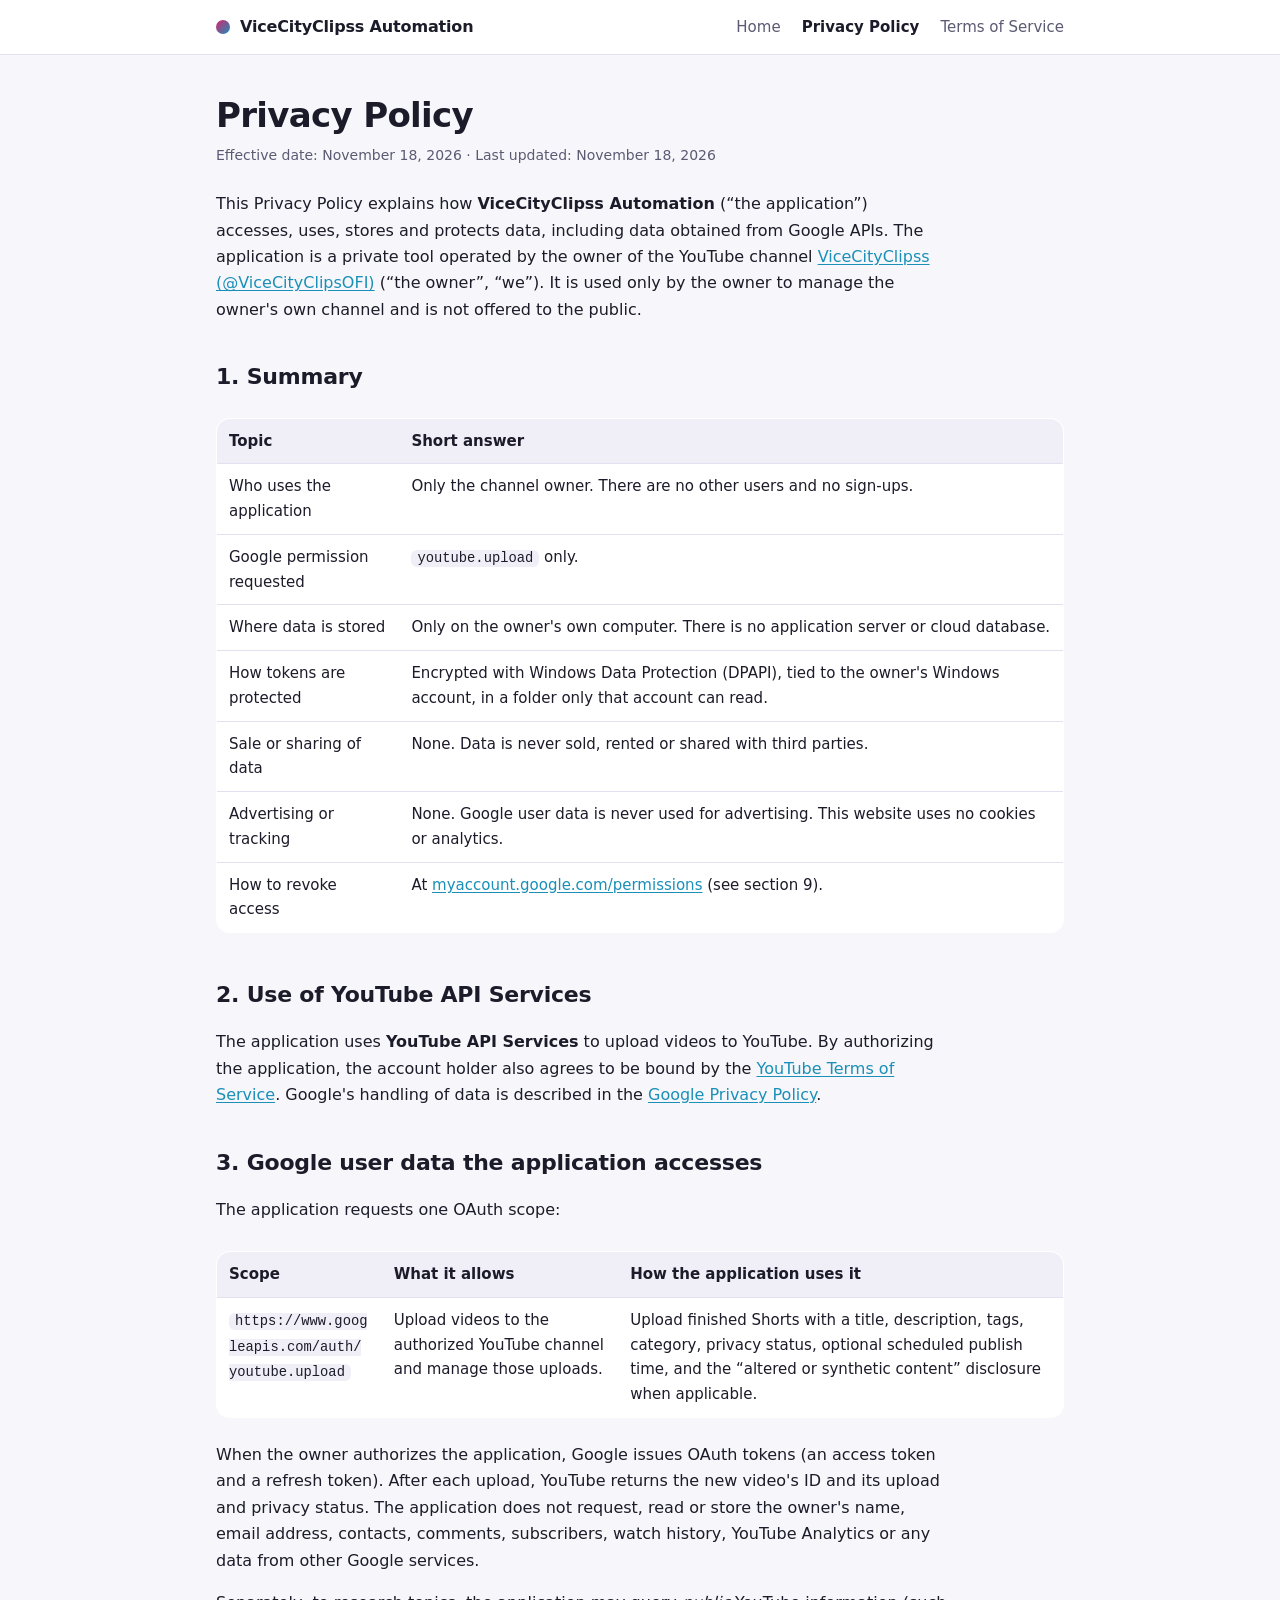
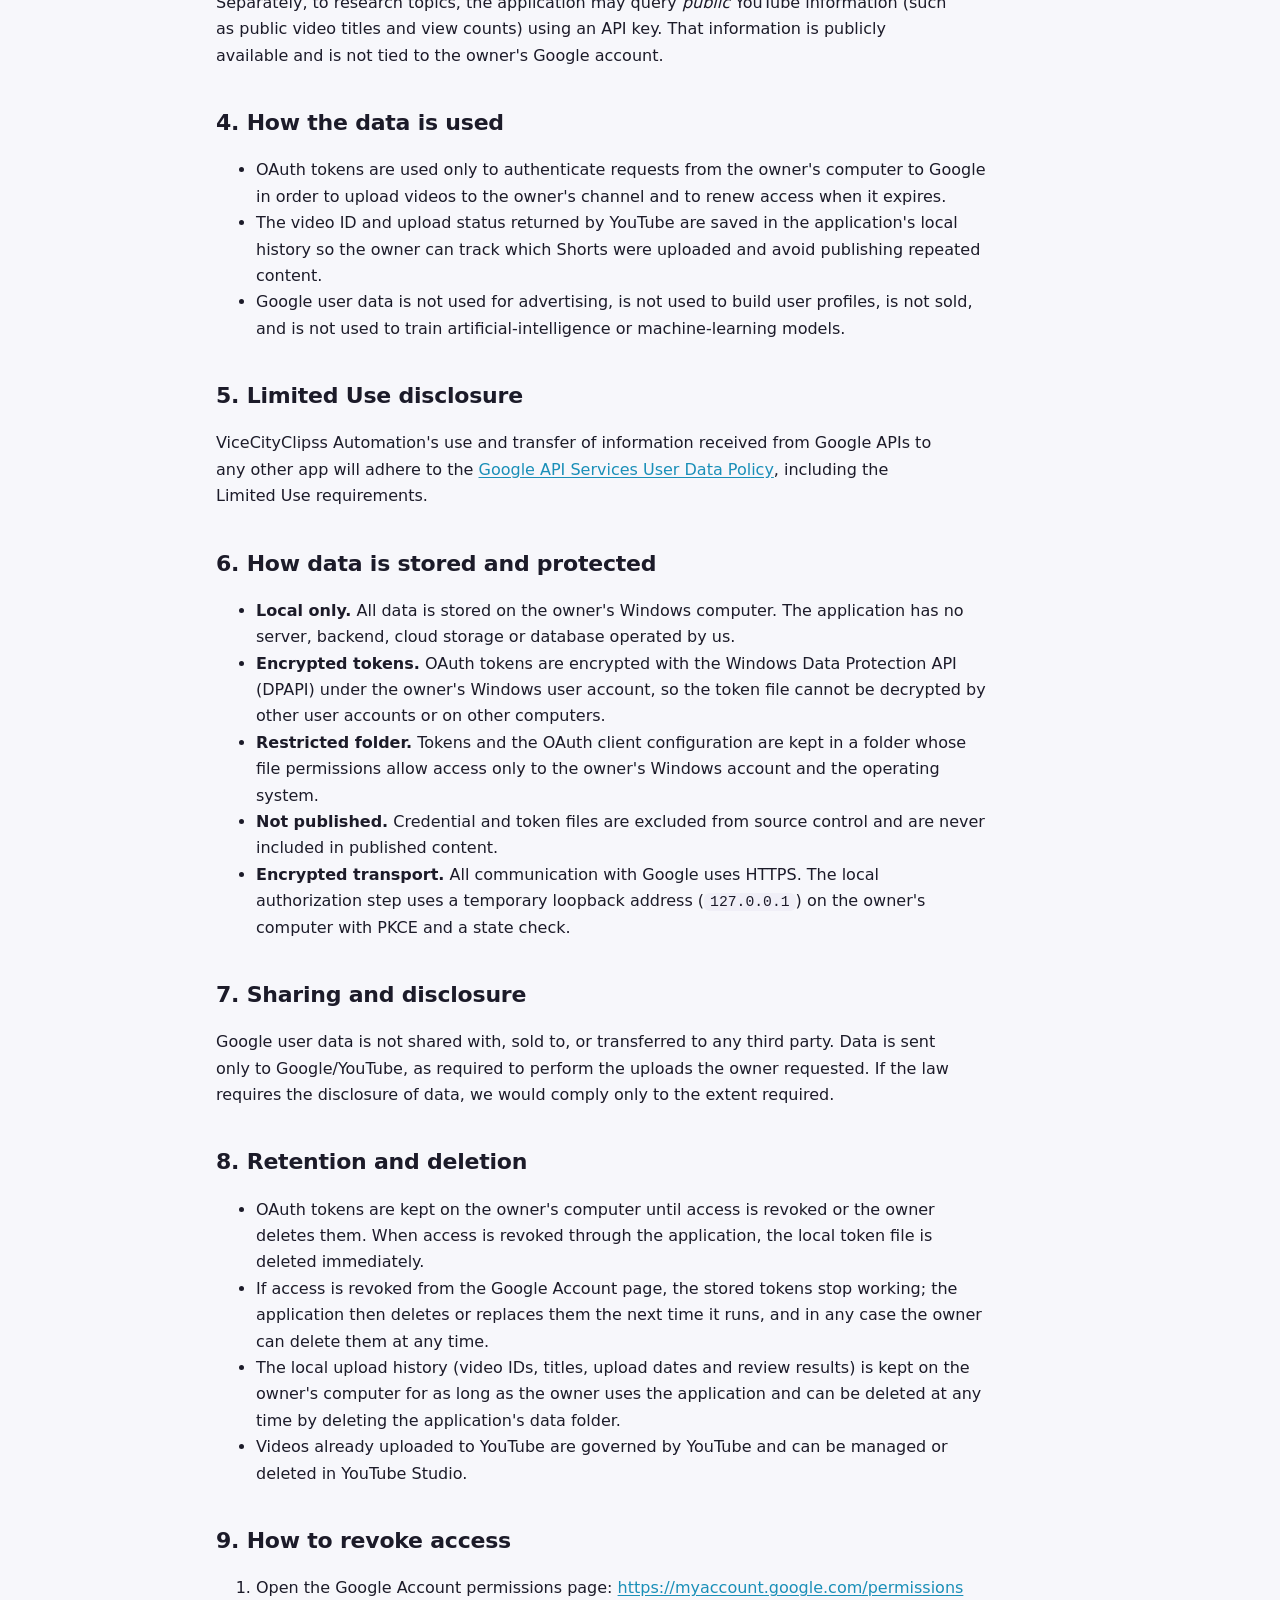
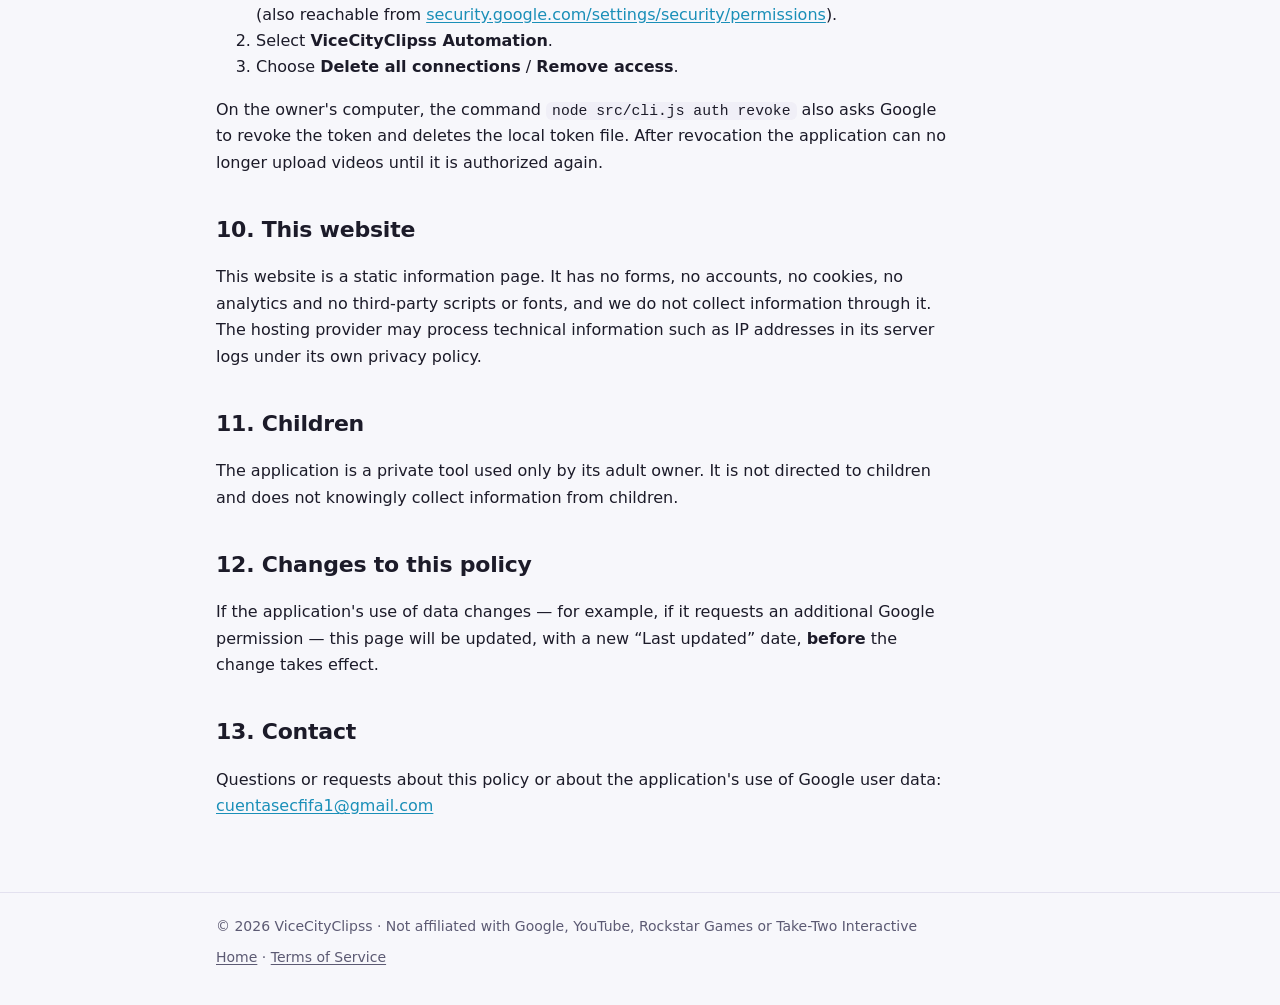
==== privacy.html @ 1da2e7b2 "Add files via upload" ====
<!doctype html>
<html lang="en">
<head>
  <meta charset="utf-8">
  <meta name="viewport" content="width=device-width, initial-scale=1">
  <title>Privacy Policy · ViceCityClipss Automation</title>
  <meta name="description" content="How ViceCityClipss Automation accesses, uses, stores and protects Google user data, and how to revoke access.">
  <link rel="stylesheet" href="styles.css">
</head>
<body>
  <header class="site">
    <div class="wrap">
      <a class="brand" href="index.html"><span class="dot" aria-hidden="true"></span>ViceCityClipss Automation</a>
      <nav aria-label="Main">
        <a href="index.html">Home</a>
        <a href="privacy.html" aria-current="page">Privacy Policy</a>
        <a href="terms.html">Terms of Service</a>
      </nav>
    </div>
  </header>

  <main>
    <div class="wrap">
      <h1>Privacy Policy</h1>
      <p class="meta">Effective date: November 18, 2026 · Last updated: November 18, 2026</p>

      <p>
        This Privacy Policy explains how <strong>ViceCityClipss Automation</strong> (“the application”)
        accesses, uses, stores and protects data, including data obtained from Google APIs. The application
        is a private tool operated by the owner of the YouTube channel
        <a href="https://www.youtube.com/@ViceCityClipsOFI">ViceCityClipss (@ViceCityClipsOFI)</a>
        (“the owner”, “we”). It is used only by the owner to manage the owner's own channel and is not offered
        to the public.
      </p>

      <h2>1. Summary</h2>
      <div class="table-scroll">
        <table>
          <tr><th>Topic</th><th>Short answer</th></tr>
          <tr><td>Who uses the application</td><td>Only the channel owner. There are no other users and no sign-ups.</td></tr>
          <tr><td>Google permission requested</td><td><code>youtube.upload</code> only.</td></tr>
          <tr><td>Where data is stored</td><td>Only on the owner's own computer. There is no application server or cloud database.</td></tr>
          <tr><td>How tokens are protected</td><td>Encrypted with Windows Data Protection (DPAPI), tied to the owner's Windows account, in a folder only that account can read.</td></tr>
          <tr><td>Sale or sharing of data</td><td>None. Data is never sold, rented or shared with third parties.</td></tr>
          <tr><td>Advertising or tracking</td><td>None. Google user data is never used for advertising. This website uses no cookies or analytics.</td></tr>
          <tr><td>How to revoke access</td><td>At <a href="https://myaccount.google.com/permissions">myaccount.google.com/permissions</a> (see section 9).</td></tr>
        </table>
      </div>

      <h2>2. Use of YouTube API Services</h2>
      <p>
        The application uses <strong>YouTube API Services</strong> to upload videos to YouTube. By authorizing
        the application, the account holder also agrees to be bound by the
        <a href="https://www.youtube.com/t/terms">YouTube Terms of Service</a>. Google's handling of data is
        described in the <a href="https://policies.google.com/privacy">Google Privacy Policy</a>.
      </p>

      <h2>3. Google user data the application accesses</h2>
      <p>The application requests one OAuth scope:</p>
      <div class="table-scroll">
        <table>
          <tr><th>Scope</th><th>What it allows</th><th>How the application uses it</th></tr>
          <tr>
            <td><code>https://www.googleapis.com/auth/youtube.upload</code></td>
            <td>Upload videos to the authorized YouTube channel and manage those uploads.</td>
            <td>Upload finished Shorts with a title, description, tags, category, privacy status, optional scheduled publish time, and the “altered or synthetic content” disclosure when applicable.</td>
          </tr>
        </table>
      </div>
      <p>
        When the owner authorizes the application, Google issues OAuth tokens (an access token and a refresh
        token). After each upload, YouTube returns the new video's ID and its upload and privacy status.
        The application does not request, read or store the owner's name, email address, contacts, comments,
        subscribers, watch history, YouTube Analytics or any data from other Google services.
      </p>
      <p>
        Separately, to research topics, the application may query <em>public</em> YouTube information (such as
        public video titles and view counts) using an API key. That information is publicly available and is
        not tied to the owner's Google account.
      </p>

      <h2>4. How the data is used</h2>
      <ul>
        <li>OAuth tokens are used only to authenticate requests from the owner's computer to Google in order to upload videos to the owner's channel and to renew access when it expires.</li>
        <li>The video ID and upload status returned by YouTube are saved in the application's local history so the owner can track which Shorts were uploaded and avoid publishing repeated content.</li>
        <li>Google user data is not used for advertising, is not used to build user profiles, is not sold, and is not used to train artificial-intelligence or machine-learning models.</li>
      </ul>

      <h2>5. Limited Use disclosure</h2>
      <p>
        ViceCityClipss Automation's use and transfer of information received from Google APIs to any other app
        will adhere to the
        <a href="https://developers.google.com/terms/api-services-user-data-policy">Google API Services User Data Policy</a>,
        including the Limited Use requirements.
      </p>

      <h2>6. How data is stored and protected</h2>
      <ul>
        <li><strong>Local only.</strong> All data is stored on the owner's Windows computer. The application has no server, backend, cloud storage or database operated by us.</li>
        <li><strong>Encrypted tokens.</strong> OAuth tokens are encrypted with the Windows Data Protection API (DPAPI) under the owner's Windows user account, so the token file cannot be decrypted by other user accounts or on other computers.</li>
        <li><strong>Restricted folder.</strong> Tokens and the OAuth client configuration are kept in a folder whose file permissions allow access only to the owner's Windows account and the operating system.</li>
        <li><strong>Not published.</strong> Credential and token files are excluded from source control and are never included in published content.</li>
        <li><strong>Encrypted transport.</strong> All communication with Google uses HTTPS. The local authorization step uses a temporary loopback address (<code>127.0.0.1</code>) on the owner's computer with PKCE and a state check.</li>
      </ul>

      <h2>7. Sharing and disclosure</h2>
      <p>
        Google user data is not shared with, sold to, or transferred to any third party. Data is sent only to
        Google/YouTube, as required to perform the uploads the owner requested. If the law requires the
        disclosure of data, we would comply only to the extent required.
      </p>

      <h2>8. Retention and deletion</h2>
      <ul>
        <li>OAuth tokens are kept on the owner's computer until access is revoked or the owner deletes them. When access is revoked through the application, the local token file is deleted immediately.</li>
        <li>If access is revoked from the Google Account page, the stored tokens stop working; the application then deletes or replaces them the next time it runs, and in any case the owner can delete them at any time.</li>
        <li>The local upload history (video IDs, titles, upload dates and review results) is kept on the owner's computer for as long as the owner uses the application and can be deleted at any time by deleting the application's data folder.</li>
        <li>Videos already uploaded to YouTube are governed by YouTube and can be managed or deleted in YouTube Studio.</li>
      </ul>

      <h2>9. How to revoke access</h2>
      <ol>
        <li>Open the Google Account permissions page: <a href="https://myaccount.google.com/permissions">https://myaccount.google.com/permissions</a> (also reachable from <a href="https://security.google.com/settings/security/permissions">security.google.com/settings/security/permissions</a>).</li>
        <li>Select <strong>ViceCityClipss Automation</strong>.</li>
        <li>Choose <strong>Delete all connections</strong> / <strong>Remove access</strong>.</li>
      </ol>
      <p>
        On the owner's computer, the command <code>node src/cli.js auth revoke</code> also asks Google to revoke
        the token and deletes the local token file. After revocation the application can no longer upload
        videos until it is authorized again.
      </p>

      <h2>10. This website</h2>
      <p>
        This website is a static information page. It has no forms, no accounts, no cookies, no analytics and
        no third-party scripts or fonts, and we do not collect information through it. The hosting provider
        may process technical information such as IP addresses in its server logs under its own privacy policy.
      </p>

      <h2>11. Children</h2>
      <p>
        The application is a private tool used only by its adult owner. It is not directed to children and does
        not knowingly collect information from children.
      </p>

      <h2>12. Changes to this policy</h2>
      <p>
        If the application's use of data changes — for example, if it requests an additional Google permission —
        this page will be updated, with a new “Last updated” date, <strong>before</strong> the change takes effect.
      </p>

      <h2>13. Contact</h2>
      <p>
        Questions or requests about this policy or about the application's use of Google user data:
        <a href="mailto:cuentasecfifa1@gmail.com">cuentasecfifa1@gmail.com</a>
      </p>
    </div>
  </main>

  <footer class="site">
    <div class="wrap">
      <span>© 2026 ViceCityClipss · Not affiliated with Google, YouTube, Rockstar Games or Take-Two Interactive</span>
      <span><a href="index.html">Home</a> · <a href="terms.html">Terms of Service</a></span>
    </div>
  </footer>
</body>
</html>
---- styles.css ----
:root {
  --bg: #f7f7fb;
  --surface: #ffffff;
  --text: #1c1b29;
  --muted: #5c5a73;
  --border: #e3e1ef;
  --accent: #d6246e;
  --accent-2: #1a8fb8;
  --accent-soft: #fde7f0;
  --code-bg: #f0eff7;
  --radius: 14px;
  --maxw: 880px;
}

@media (prefers-color-scheme: dark) {
  :root {
    --bg: #0f0e17;
    --surface: #18172a;
    --text: #ecebf5;
    --muted: #a7a5c0;
    --border: #2b2944;
    --accent: #ff5fa2;
    --accent-2: #4cc3ea;
    --accent-soft: #2a1730;
    --code-bg: #221f38;
  }
}

* { box-sizing: border-box; }

html { -webkit-text-size-adjust: 100%; }

body {
  margin: 0;
  background: var(--bg);
  color: var(--text);
  font: 16px/1.65 system-ui, -apple-system, "Segoe UI", Roboto, "Helvetica Neue", Arial, sans-serif;
}

a { color: var(--accent-2); text-underline-offset: 2px; }
a:hover { color: var(--accent); }

.wrap { max-width: var(--maxw); margin: 0 auto; padding: 0 16px; }

header.site {
  border-bottom: 1px solid var(--border);
  background: var(--surface);
}
header.site .wrap {
  display: flex;
  align-items: center;
  justify-content: space-between;
  gap: 12px;
  flex-wrap: wrap;
  padding-top: 14px;
  padding-bottom: 14px;
}
.brand {
  font-weight: 750;
  letter-spacing: -0.01em;
  color: var(--text);
  text-decoration: none;
  display: inline-flex;
  align-items: center;
  gap: 10px;
}
.brand .dot {
  width: 14px;
  height: 14px;
  border-radius: 50%;
  background: linear-gradient(135deg, var(--accent), var(--accent-2));
  flex: none;
}
nav a {
  color: var(--muted);
  text-decoration: none;
  margin-left: 16px;
  font-size: 15px;
}
nav a:first-child { margin-left: 0; }
nav a[aria-current="page"] { color: var(--text); font-weight: 600; }
nav a:hover { color: var(--accent); }

main { padding: 40px 0 56px; }

.hero h1 {
  font-size: clamp(30px, 6vw, 44px);
  line-height: 1.12;
  letter-spacing: -0.02em;
  margin: 0 0 14px;
}
.hero p.lead { font-size: 19px; color: var(--muted); margin: 0 0 22px; max-width: 680px; }

.badge {
  display: inline-block;
  font-size: 13px;
  font-weight: 600;
  padding: 4px 10px;
  border-radius: 999px;
  background: var(--accent-soft);
  color: var(--accent);
  margin-bottom: 16px;
}

h1 { font-size: 34px; line-height: 1.2; letter-spacing: -0.02em; margin: 0 0 8px; }
h2 { font-size: 22px; margin: 36px 0 10px; letter-spacing: -0.01em; }
h3 { font-size: 17px; margin: 22px 0 6px; }
p, li { max-width: 72ch; }
.meta { color: var(--muted); font-size: 14px; margin: 0 0 24px; }

.grid {
  display: grid;
  grid-template-columns: repeat(2, minmax(0, 1fr));
  gap: 14px;
  margin: 18px 0;
}
.card {
  background: var(--surface);
  border: 1px solid var(--border);
  border-radius: var(--radius);
  padding: 18px;
}
.card h3 { margin-top: 0; }
.card p { margin: 0; color: var(--muted); font-size: 15px; }

.notice {
  border-left: 4px solid var(--accent);
  background: var(--surface);
  border-radius: 0 var(--radius) var(--radius) 0;
  padding: 14px 16px;
  margin: 20px 0;
}

table {
  width: 100%;
  border-collapse: collapse;
  background: var(--surface);
  border: 1px solid var(--border);
  border-radius: var(--radius);
  overflow: hidden;
  font-size: 15px;
  margin: 12px 0 8px;
}
th, td { text-align: left; vertical-align: top; padding: 10px 12px; border-bottom: 1px solid var(--border); }
tr:last-child td { border-bottom: 0; }
th { font-weight: 650; background: var(--code-bg); }
.table-scroll { overflow-x: auto; }

code {
  font-family: ui-monospace, "Cascadia Code", Consolas, monospace;
  font-size: 0.92em;
  background: var(--code-bg);
  padding: 1px 6px;
  border-radius: 6px;
  word-break: break-word;
}

footer.site {
  border-top: 1px solid var(--border);
  color: var(--muted);
  font-size: 14px;
  padding: 22px 0 36px;
}
footer.site .wrap { display: flex; flex-wrap: wrap; gap: 8px 20px; justify-content: space-between; }
footer.site a { color: var(--muted); }

@media (max-width: 620px) {
  .grid { grid-template-columns: 1fr; }
}

@media (max-width: 520px) {
  nav a { margin-left: 12px; font-size: 14px; }
  main { padding-top: 28px; }
}
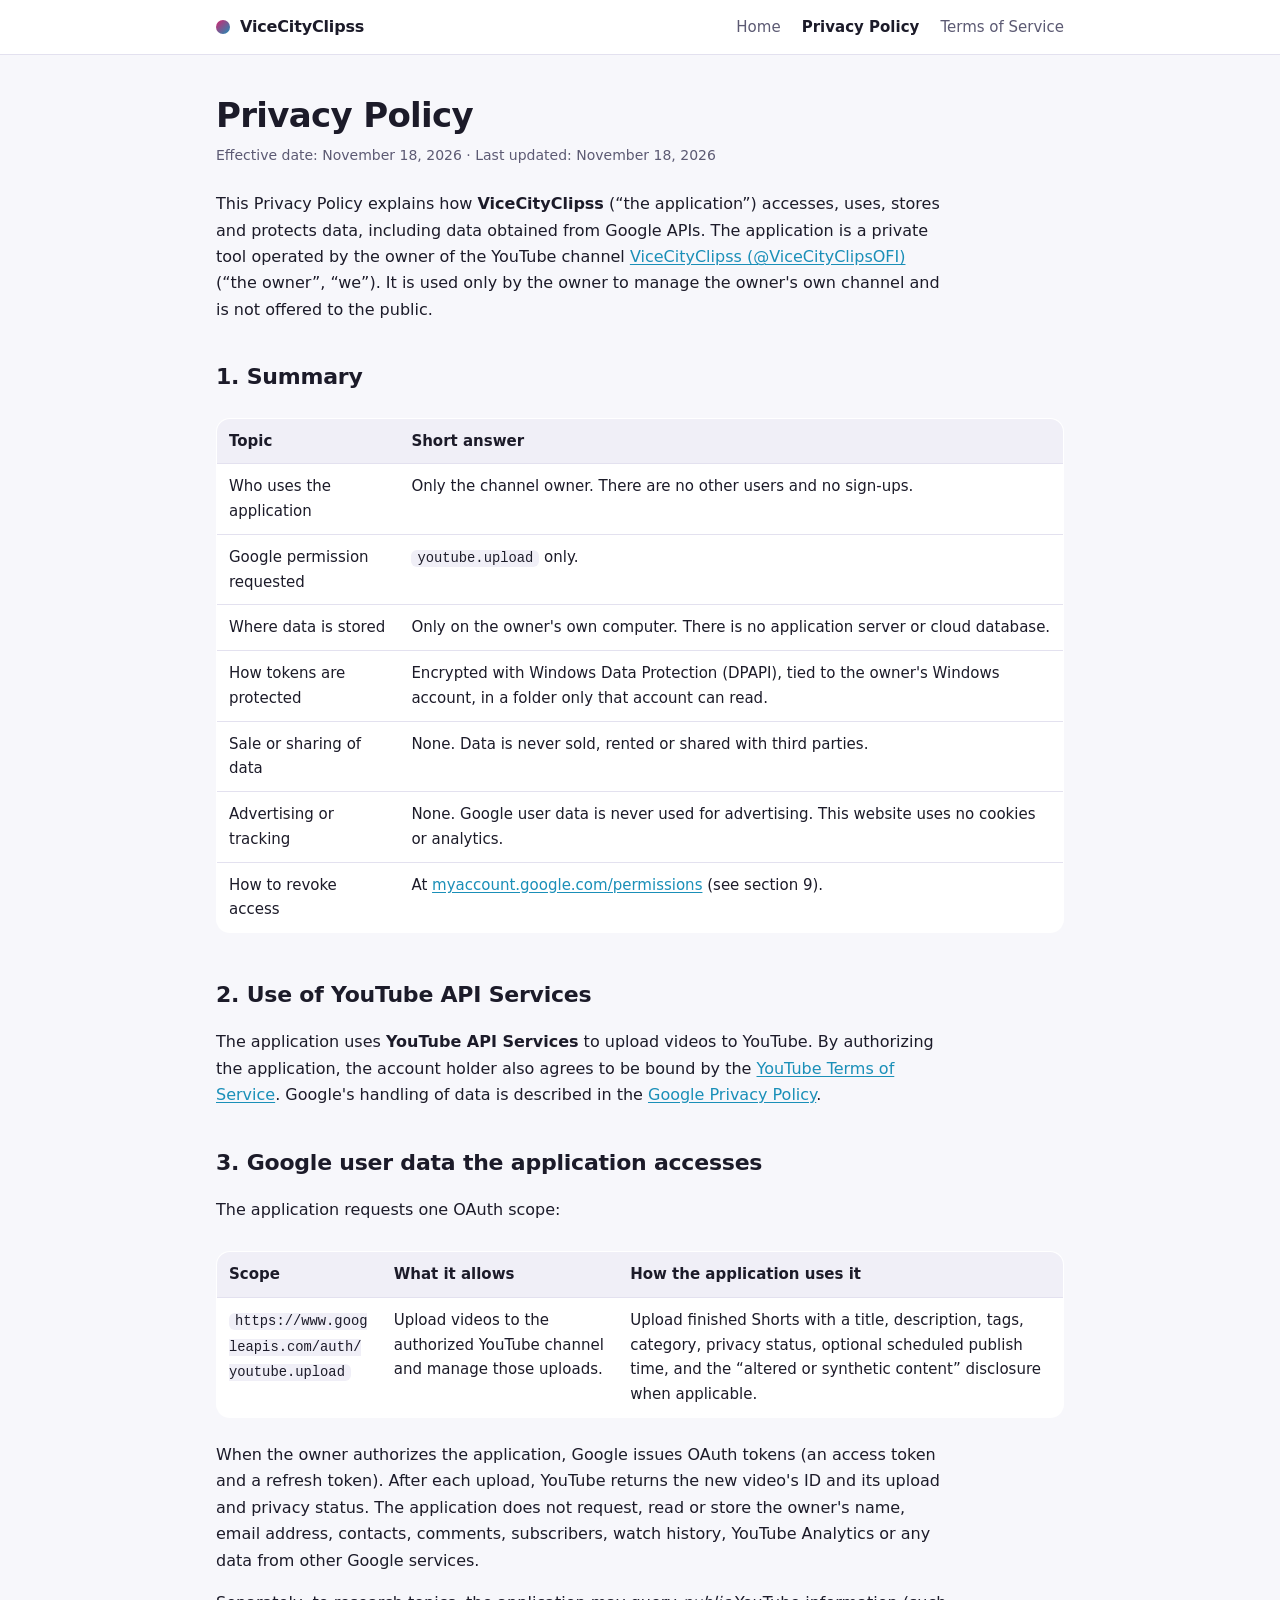
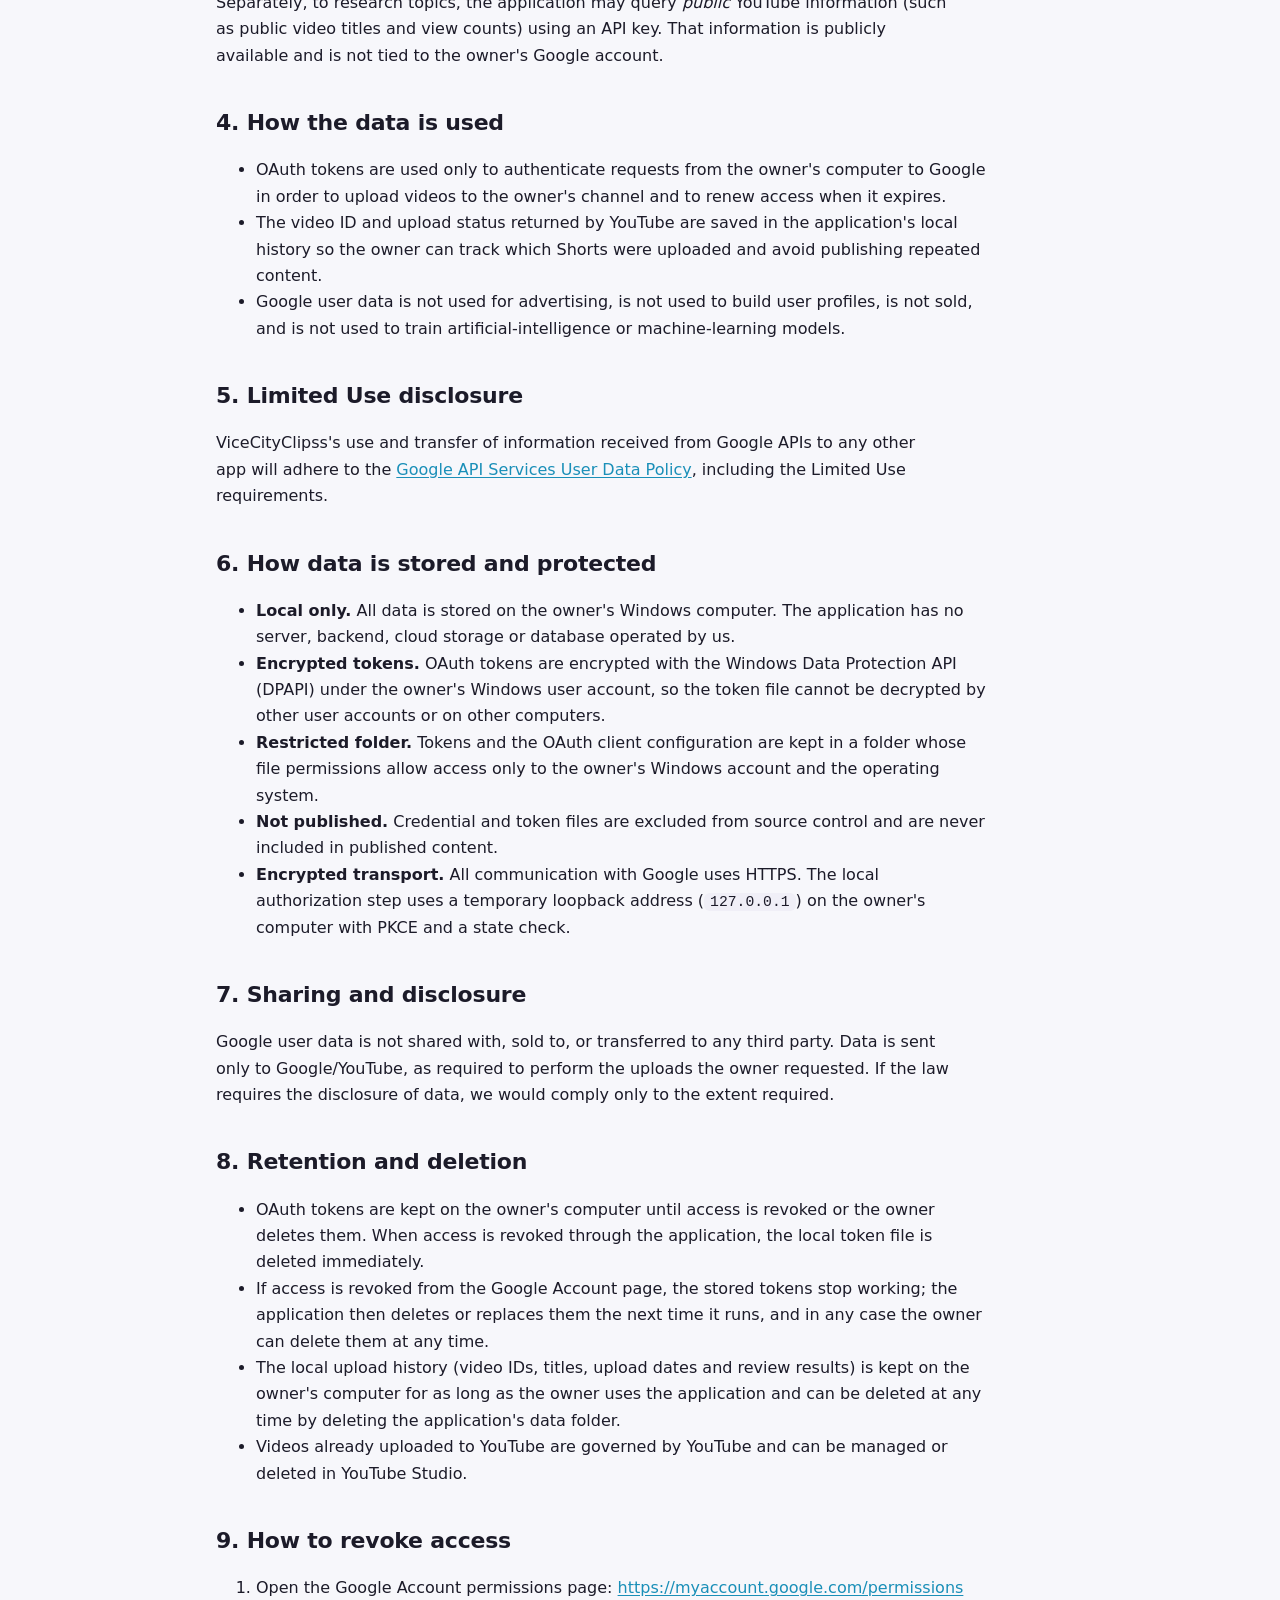
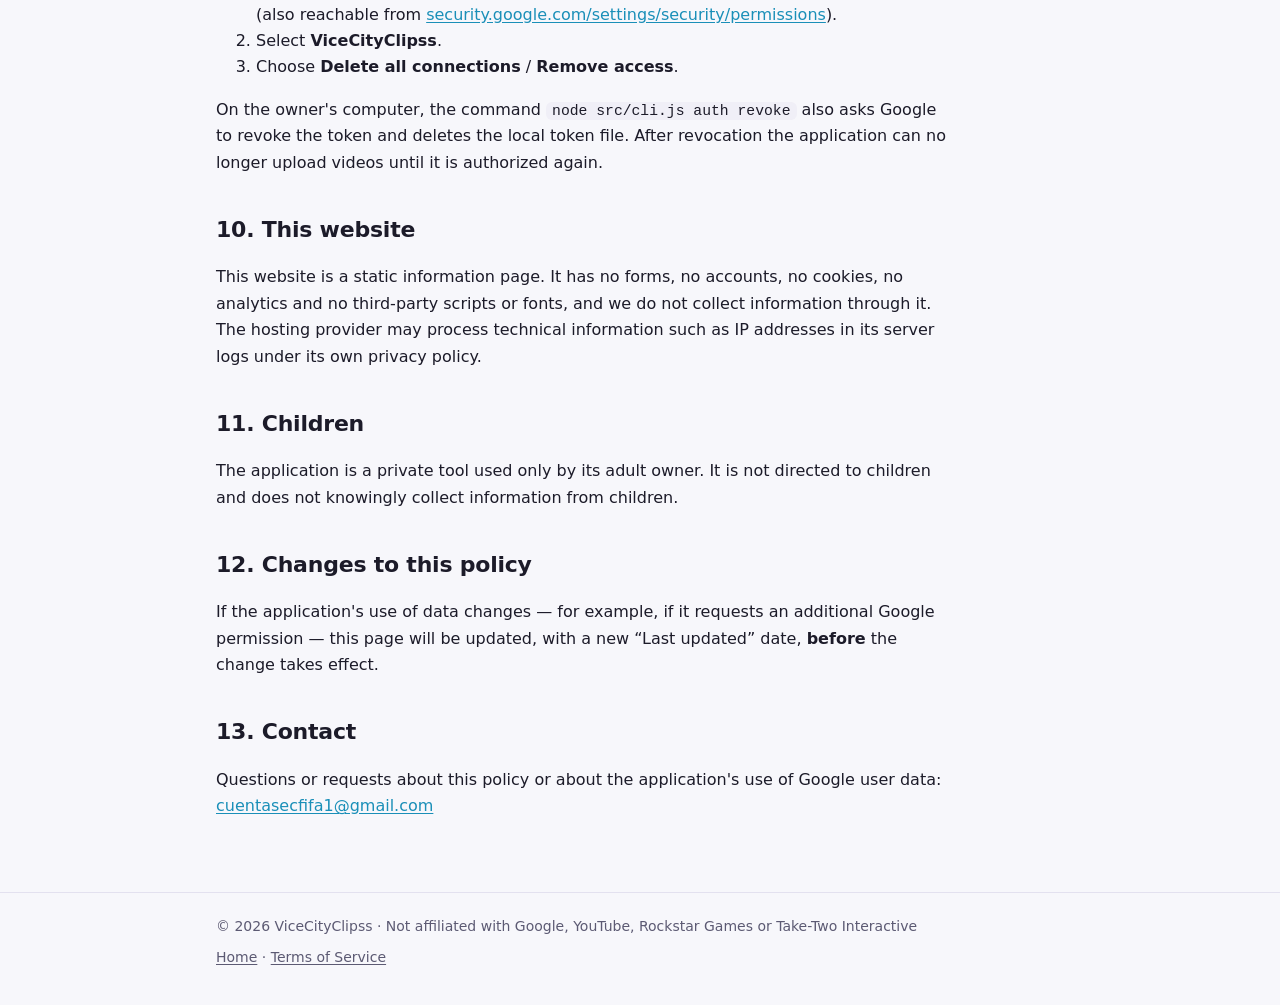
==== commit 46a53cb9: "Add files via upload" ====
--- a/privacy.html
+++ b/privacy.html
@@ -3,14 +3,14 @@
 <head>
   <meta charset="utf-8">
   <meta name="viewport" content="width=device-width, initial-scale=1">
-  <title>Privacy Policy · ViceCityClipss Automation</title>
-  <meta name="description" content="How ViceCityClipss Automation accesses, uses, stores and protects Google user data, and how to revoke access.">
+  <title>Privacy Policy · ViceCityClipss</title>
+  <meta name="description" content="How ViceCityClipss accesses, uses, stores and protects Google user data, and how to revoke access.">
   <link rel="stylesheet" href="styles.css">
 </head>
 <body>
   <header class="site">
     <div class="wrap">
-      <a class="brand" href="index.html"><span class="dot" aria-hidden="true"></span>ViceCityClipss Automation</a>
+      <a class="brand" href="index.html"><span class="dot" aria-hidden="true"></span>ViceCityClipss</a>
       <nav aria-label="Main">
         <a href="index.html">Home</a>
         <a href="privacy.html" aria-current="page">Privacy Policy</a>
@@ -25,7 +25,7 @@
       <p class="meta">Effective date: November 18, 2026 · Last updated: November 18, 2026</p>
 
       <p>
-        This Privacy Policy explains how <strong>ViceCityClipss Automation</strong> (“the application”)
+        This Privacy Policy explains how <strong>ViceCityClipss</strong> (“the application”)
         accesses, uses, stores and protects data, including data obtained from Google APIs. The application
         is a private tool operated by the owner of the YouTube channel
         <a href="https://www.youtube.com/@ViceCityClipsOFI">ViceCityClipss (@ViceCityClipsOFI)</a>
@@ -88,7 +88,7 @@
 
       <h2>5. Limited Use disclosure</h2>
       <p>
-        ViceCityClipss Automation's use and transfer of information received from Google APIs to any other app
+        ViceCityClipss's use and transfer of information received from Google APIs to any other app
         will adhere to the
         <a href="https://developers.google.com/terms/api-services-user-data-policy">Google API Services User Data Policy</a>,
         including the Limited Use requirements.
@@ -121,7 +121,7 @@
       <h2>9. How to revoke access</h2>
       <ol>
         <li>Open the Google Account permissions page: <a href="https://myaccount.google.com/permissions">https://myaccount.google.com/permissions</a> (also reachable from <a href="https://security.google.com/settings/security/permissions">security.google.com/settings/security/permissions</a>).</li>
-        <li>Select <strong>ViceCityClipss Automation</strong>.</li>
+        <li>Select <strong>ViceCityClipss</strong>.</li>
         <li>Choose <strong>Delete all connections</strong> / <strong>Remove access</strong>.</li>
       </ol>
       <p>
